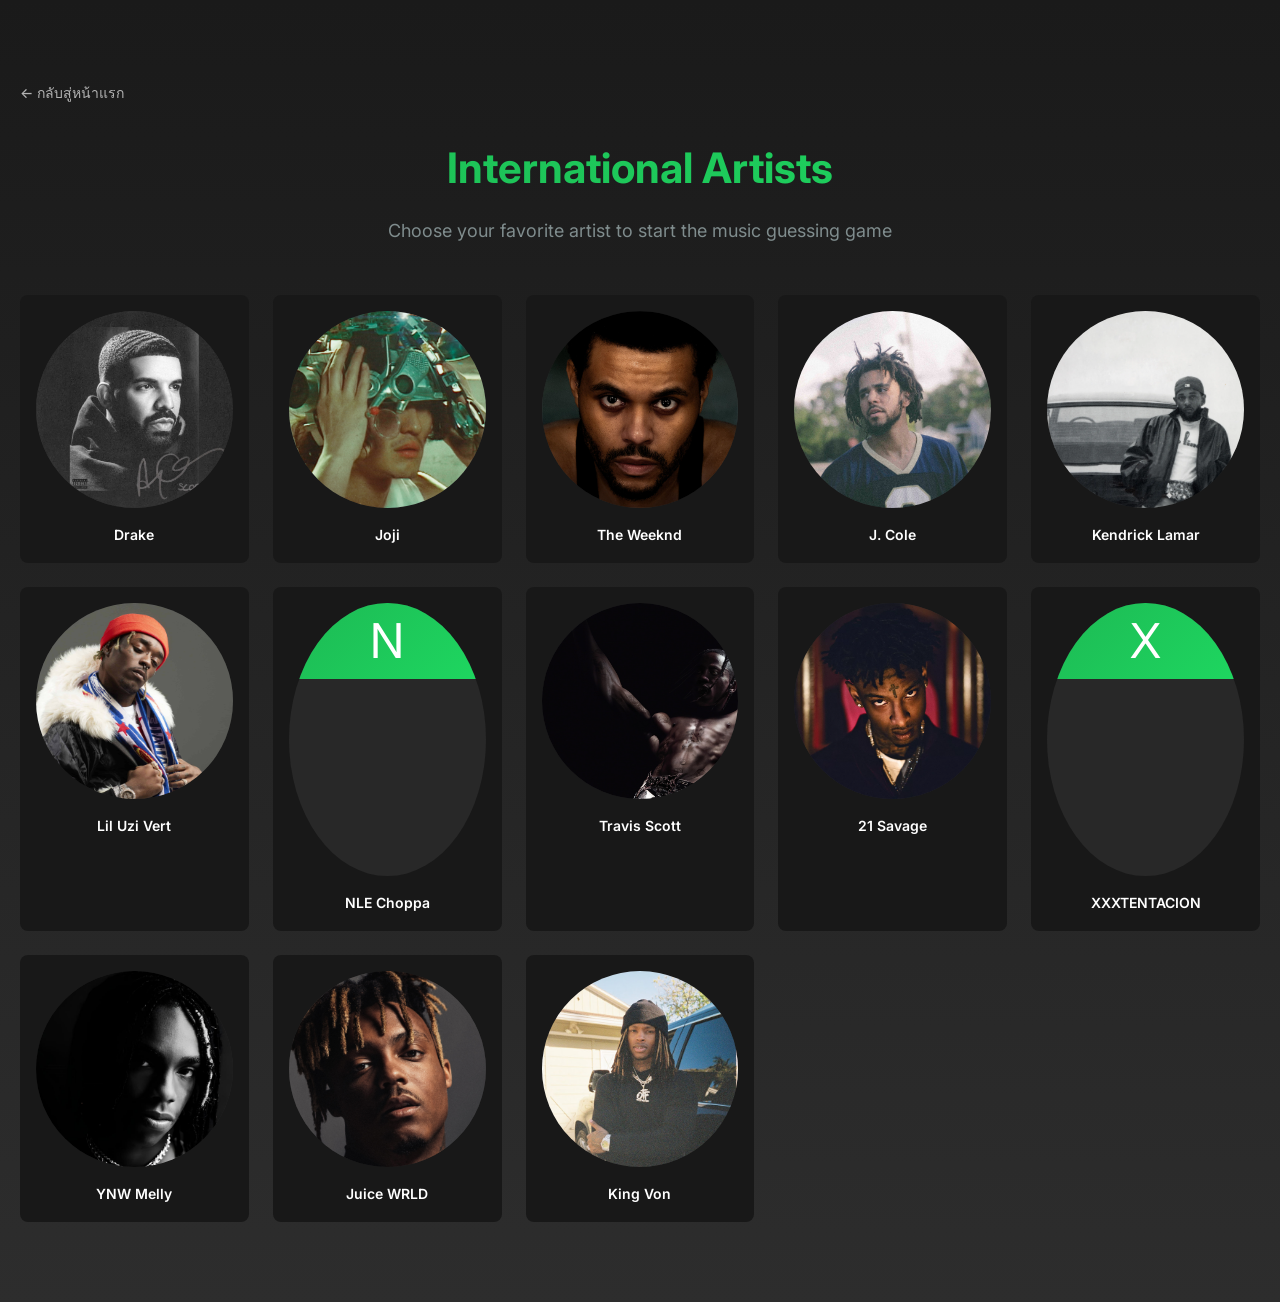
==== artists.html @ e81f48b6 "Add files via upload" ====
<!DOCTYPE html>
<html lang="th">
<head>
    <meta charset="UTF-8">
    <meta name="viewport" content="width=device-width, initial-scale=1.0">
    <title>International Artists - Guess The Song</title>
    <link rel="stylesheet" href="style.css">
    <link href="https://fonts.googleapis.com/css2?family=Inter:wght@400;500;600;700;800&display=swap" rel="stylesheet">
    <link rel="stylesheet" href="css/artists-page.css">
</head>
<body class="artists-page">
    <div class="artists-container">
        <a href="index.html" class="back-to-home">← กลับสู่หน้าแรก</a>
        <!-- Page Header -->
        <header class="page-header">
            <h1 class="page-title">International Artists</h1>
            <p class="page-subtitle">Choose your favorite artist to start the music guessing game</p>
        </header>

        <!-- Loading State -->
        <div id="loadingState" class="loading-container">
            <div class="loading-spinner"></div>
            <p class="loading-text">Loading artists...</p>
        </div>

        <!-- Error State -->
        <div id="errorState" class="error-container" style="display: none;">
            <div class="error-icon">⚠️</div>
            <h2>Oops! Something went wrong</h2>
            <p class="error-message">Failed to load artists. Please try again.</p>
            <button class="retry-btn" onclick="loadArtists()">Retry</button>
        </div>

        <!-- Artists Grid -->
        <div id="artistsGrid" class="artists-grid" style="display: none;">
            <!-- Artists will be dynamically loaded here -->
        </div>
    </div>

    <script src="js/artists-data.js"></script>
    <script src="js/artists-page.js"></script>
</body>
</html>
---- style.css ----
/* Reset and Base Styles */
* {
    margin: 0;
    padding: 0;
    box-sizing: border-box;
}

body {
    font-family: 'Kanit', sans-serif;
    background-color: #f5f5f5;
    color: #333;
    line-height: 1.6;
}

.container {
    max-width: 1200px;
    margin: 0 auto;
    padding: 0 20px;
}

/* Header Styles */
.header {
    background: linear-gradient(135deg, #667eea 0%, #764ba2 100%);
    color: white;
    padding: 15px 0;
}

.header-top {
    display: flex;
    justify-content: space-between;
    align-items: center;
    padding: 10px 0;
    border-bottom: 1px solid rgba(255, 255, 255, 0.2);
    font-size: 14px;
}

.contact-info span {
    margin-right: 20px;
}

.slogan {
    font-weight: 500;
}

.header-main {
    display: flex;
    justify-content: space-between;
    align-items: center;
    padding: 20px 0;
}

.logo h1 {
    font-size: 32px;
    font-weight: 700;
    color: #fff;
    text-shadow: 2px 2px 4px rgba(0, 0, 0, 0.3);
}

.search-bar {
    display: flex;
    align-items: center;
    background: rgba(255, 255, 255, 0.2);
    border-radius: 25px;
    padding: 5px;
    width: 300px;
}

.search-bar input {
    flex: 1;
    border: none;
    background: transparent;
    padding: 10px 15px;
    color: white;
    font-size: 14px;
}

.search-bar input::placeholder {
    color: rgba(255, 255, 255, 0.7);
}

.search-bar button {
    background: #ff6b6b;
    border: none;
    border-radius: 50%;
    width: 35px;
    height: 35px;
    color: white;
    cursor: pointer;
    font-size: 16px;
}

.user-actions {
    display: flex;
    gap: 10px;
}

.btn-login, .btn-register {
    padding: 10px 20px;
    border: 2px solid white;
    background: transparent;
    color: white;
    border-radius: 20px;
    cursor: pointer;
    font-weight: 500;
    transition: all 0.3s ease;
}

.btn-register {
    background: white;
    color: #667eea;
}

.btn-login:hover, .btn-register:hover {
    transform: translateY(-2px);
    box-shadow: 0 5px 15px rgba(0, 0, 0, 0.2);
}

/* Navigation Styles */
.navigation {
    background: #2c3e50;
    padding: 0;
    box-shadow: 0 2px 10px rgba(0, 0, 0, 0.1);
}

.navigation ul {
    display: flex;
    list-style: none;
    justify-content: center;
}

.navigation li {
    position: relative;
}

.navigation a {
    display: block;
    padding: 15px 20px;
    color: white;
    text-decoration: none;
    font-weight: 500;
    transition: all 0.3s ease;
}

.navigation a:hover, .navigation a.active {
    background: #34495e;
    color: #ff6b6b;
}

/* Main Content */
.main-content {
    padding: 40px 0;
}

/* Hero Banner */
.hero-banner {
    background: linear-gradient(135deg, #ff6b6b 0%, #feca57 100%);
    border-radius: 15px;
    padding: 60px 40px;
    margin-bottom: 40px;
    color: white;
    box-shadow: 0 10px 30px rgba(0, 0, 0, 0.2);
}

.hero-content {
    display: flex;
    justify-content: space-between;
    align-items: center;
}

.hero-text h2 {
    font-size: 48px;
    font-weight: 700;
    margin-bottom: 20px;
    text-shadow: 2px 2px 4px rgba(0, 0, 0, 0.3);
}

.hero-text p {
    font-size: 20px;
    margin-bottom: 30px;
    opacity: 0.9;
}

.hero-features {
    display: flex;
    gap: 30px;
    font-size: 16px;
}

.hero-features span {
    background: rgba(255, 255, 255, 0.2);
    padding: 10px 20px;
    border-radius: 25px;
    backdrop-filter: blur(10px);
}

.hero-image {
    flex: 0 0 300px;
    text-align: center;
}

.game-preview {
    background: rgba(255, 255, 255, 0.1);
    border-radius: 50%;
    width: 200px;
    height: 200px;
    display: flex;
    align-items: center;
    justify-content: center;
    margin: 0 auto;
    position: relative;
    backdrop-filter: blur(10px);
    border: 3px solid rgba(255, 255, 255, 0.3);
}

.music-note {
    font-size: 60px;
    animation: bounce 2s infinite;
}

.play-button {
    position: absolute;
    font-size: 40px;
    background: rgba(255, 255, 255, 0.3);
    border-radius: 50%;
    width: 60px;
    height: 60px;
    display: flex;
    align-items: center;
    justify-content: center;
    cursor: pointer;
    transition: all 0.3s ease;
}

.play-button:hover {
    background: rgba(255, 255, 255, 0.5);
    transform: scale(1.1);
}

@keyframes bounce {
    0%, 20%, 50%, 80%, 100% {
        transform: translateY(0);
    }
    40% {
        transform: translateY(-20px);
    }
    60% {
        transform: translateY(-10px);
    }
}

/* Feature Banners */
.feature-banners {
    display: grid;
    grid-template-columns: repeat(auto-fit, minmax(250px, 1fr));
    gap: 30px;
    margin-bottom: 60px;
}

.banner-item {
    background: white;
    border-radius: 15px;
    padding: 30px;
    text-align: center;
    box-shadow: 0 5px 20px rgba(0, 0, 0, 0.1);
    transition: all 0.3s ease;
    cursor: pointer;
}

.banner-item:hover {
    transform: translateY(-10px);
    box-shadow: 0 15px 40px rgba(0, 0, 0, 0.2);
}

.banner-icon {
    font-size: 48px;
    margin-bottom: 20px;
}

.banner-item h3 {
    font-size: 20px;
    font-weight: 600;
    margin-bottom: 10px;
    color: #2c3e50;
}

.banner-item p {
    color: #7f8c8d;
    font-size: 14px;
}

/* Game Categories */
.game-categories {
    margin-bottom: 60px;
}

.game-categories h2 {
    text-align: center;
    font-size: 36px;
    font-weight: 700;
    margin-bottom: 40px;
    color: #2c3e50;
}

.category-grid {
    display: grid;
    grid-template-columns: repeat(auto-fit, minmax(250px, 1fr));
    gap: 30px;
}

.category-card {
    background: white;
    border-radius: 15px;
    padding: 30px;
    text-align: center;
    box-shadow: 0 5px 20px rgba(0, 0, 0, 0.1);
    transition: all 0.3s ease;
    cursor: pointer;
    border: 2px solid transparent;
}

.category-card-link {
    text-decoration: none;
    color: inherit;
    display: block;
    transition: all 0.3s ease;
}

.category-card-link:hover .category-card {
    transform: translateY(-5px);
    border-color: #ff6b6b;
    box-shadow: 0 10px 30px rgba(255, 107, 107, 0.3);
}

.category-card-link:active .category-card {
    transform: translateY(-2px) scale(0.98);
    transition: all 0.1s ease;
}

.category-icon {
    font-size: 48px;
    margin-bottom: 20px;
}

.category-card h3 {
    font-size: 20px;
    font-weight: 600;
    margin-bottom: 10px;
    color: #2c3e50;
}

.category-card p {
    color: #7f8c8d;
    font-size: 14px;
}

/* Footer */
.footer {
    background: #2c3e50;
    color: white;
    padding: 40px 0 20px;
}

.footer-content {
    display: grid;
    grid-template-columns: repeat(auto-fit, minmax(250px, 1fr));
    gap: 40px;
    margin-bottom: 30px;
}

.footer-section h3 {
    font-size: 24px;
    font-weight: 600;
    margin-bottom: 20px;
    color: #ff6b6b;
}

.footer-section h4 {
    font-size: 18px;
    font-weight: 600;
    margin-bottom: 15px;
    color: #ecf0f1;
}

.footer-section p {
    margin-bottom: 10px;
    opacity: 0.8;
}

.footer-section ul {
    list-style: none;
}

.footer-section ul li {
    margin-bottom: 8px;
}

.footer-section a {
    color: white;
    text-decoration: none;
    opacity: 0.8;
    transition: all 0.3s ease;
}

.footer-section a:hover {
    opacity: 1;
    color: #ff6b6b;
}

.social-links {
    display: flex;
    gap: 15px;
    margin-top: 15px;
}

.social-links a {
    background: rgba(255, 255, 255, 0.1);
    padding: 8px 15px;
    border-radius: 20px;
    transition: all 0.3s ease;
}

.social-links a:hover {
    background: #ff6b6b;
    transform: translateY(-2px);
}

.footer-bottom {
    text-align: center;
    padding-top: 20px;
    border-top: 1px solid rgba(255, 255, 255, 0.1);
    opacity: 0.7;
}

/* Responsive Design */
@media (max-width: 768px) {
    .header-main {
        flex-direction: column;
        gap: 20px;
    }
    
    .search-bar {
        width: 100%;
    }
    
    .hero-content {
        flex-direction: column;
        text-align: center;
    }
    
    .hero-text h2 {
        font-size: 32px;
    }
    
    .hero-features {
        flex-direction: column;
        gap: 10px;
    }
    
    .navigation ul {
        flex-wrap: wrap;
    }
    
    .feature-banners {
        grid-template-columns: 1fr;
    }
    
    .category-grid {
        grid-template-columns: repeat(auto-fit, minmax(200px, 1fr));
    }
}

/* Page Header Styles */
.page-header {
    text-align: center;
    margin-bottom: 50px;
}

.page-header h1 {
    font-size: 42px;
    font-weight: 700;
    color: #2c3e50;
    margin-bottom: 15px;
}

.page-header p {
    font-size: 18px;
    color: #7f8c8d;
    max-width: 600px;
    margin: 0 auto;
}

/* Game Styles */
.game-container {
    min-height: 100vh;
    background: linear-gradient(135deg, #667eea 0%, #764ba2 100%);
    font-family: 'Kanit', sans-serif;
    color: white;
}

.game-header {
    text-align: center;
    padding: 30px 20px;
    background: rgba(0, 0, 0, 0.2);
}

.game-header h1 {
    font-size: 48px;
    font-weight: 700;
    margin-bottom: 20px;
    text-shadow: 2px 2px 4px rgba(0, 0, 0, 0.3);
}

.game-info {
    display: flex;
    justify-content: center;
    gap: 40px;
    font-size: 20px;
    font-weight: 600;
}

.score-display, .level-display, .round-display {
    background: rgba(255, 255, 255, 0.2);
    padding: 10px 20px;
    border-radius: 25px;
    backdrop-filter: blur(10px);
}

.score-display.score-update {
    animation: scorePulse 0.5s ease;
}

@keyframes scorePulse {
    0%, 100% { transform: scale(1); }
    50% { transform: scale(1.2); }
}

.game-main {
    display: flex;
    flex-direction: column;
    align-items: center;
    justify-content: center;
    padding: 40px 20px;
    min-height: calc(100vh - 200px);
}

/* Countdown Styles */
.countdown {
    position: fixed;
    top: 0;
    left: 0;
    width: 100%;
    height: 100%;
    background: rgba(0, 0, 0, 0.9);
    display: flex;
    align-items: center;
    justify-content: center;
    z-index: 1000;
}

.countdown-number {
    font-size: 120px;
    font-weight: 700;
    color: #ff6b6b;
    text-shadow: 0 0 30px rgba(255, 107, 107, 0.5);
    animation: countdownPulse 1s ease infinite;
}

@keyframes countdownPulse {
    0%, 100% { transform: scale(1); opacity: 1; }
    50% { transform: scale(1.1); opacity: 0.8; }
}

/* Game Area Styles */
.game-area {
    background: rgba(255, 255, 255, 0.1);
    border-radius: 20px;
    padding: 40px;
    backdrop-filter: blur(10px);
    box-shadow: 0 10px 40px rgba(0, 0, 0, 0.3);
    text-align: center;
    max-width: 500px;
    width: 100%;
}

/* Timer Styles */
.timer-display {
    margin-bottom: 30px;
}

.timer-circle {
    width: 100px;
    height: 100px;
    border: 4px solid rgba(255, 255, 255, 0.3);
    border-radius: 50%;
    display: flex;
    align-items: center;
    justify-content: center;
    margin: 0 auto;
    background: rgba(255, 255, 255, 0.1);
    transition: all 0.3s ease;
}

.timer-circle.warning {
    border-color: #ff6b6b;
    background: rgba(255, 107, 107, 0.2);
    animation: timerWarning 1s ease infinite;
}

@keyframes timerWarning {
    0%, 100% { transform: scale(1); }
    50% { transform: scale(1.05); }
}

.timer-text {
    font-size: 36px;
    font-weight: 700;
    color: white;
}

/* Input Section */
.input-section {
    display: flex;
    gap: 15px;
    margin-bottom: 20px;
}

#answer-input {
    flex: 1;
    padding: 15px 20px;
    border: 2px solid rgba(255, 255, 255, 0.3);
    border-radius: 25px;
    background: rgba(255, 255, 255, 0.1);
    color: white;
    font-size: 16px;
    font-family: 'Kanit', sans-serif;
    transition: all 0.3s ease;
}

#answer-input::placeholder {
    color: rgba(255, 255, 255, 0.7);
}

#answer-input:focus {
    outline: none;
    border-color: #ff6b6b;
    background: rgba(255, 255, 255, 0.2);
}

#answer-input:disabled {
    opacity: 0.5;
    cursor: not-allowed;
}

#submit-btn {
    padding: 15px 30px;
    border: none;
    border-radius: 25px;
    background: #ff6b6b;
    color: white;
    font-size: 16px;
    font-weight: 600;
    cursor: pointer;
    transition: all 0.3s ease;
    font-family: 'Kanit', sans-serif;
}

#submit-btn:hover:not(:disabled) {
    background: #ff5252;
    transform: translateY(-2px);
}

#submit-btn:disabled {
    opacity: 0.5;
    cursor: not-allowed;
}

/* Feedback Styles */
.feedback {
    margin-top: 20px;
    padding: 15px;
    border-radius: 10px;
    font-weight: 600;
    animation: feedbackSlide 0.5s ease;
}

@keyframes feedbackSlide {
    from { 
        opacity: 0;
        transform: translateY(-20px);
    }
    to { 
        opacity: 1;
        transform: translateY(0);
    }
}

.feedback.correct {
    background: rgba(46, 213, 115, 0.2);
    border: 2px solid #2ed573;
    color: #2ed573;
}

.feedback.incorrect {
    background: rgba(255, 107, 107, 0.2);
    border: 2px solid #ff6b6b;
    color: #ff6b6b;
}

/* Level Complete & Game Over Styles */
.level-complete, .game-over, .all-songs-played {
    position: fixed;
    top: 50%;
    left: 50%;
    transform: translate(-50%, -50%);
    background: rgba(0, 0, 0, 0.9);
    padding: 40px;
    border-radius: 20px;
    text-align: center;
    z-index: 1000;
    backdrop-filter: blur(10px);
}

.level-complete h2, .game-over h2, .all-songs-played h2 {
    font-size: 36px;
    margin-bottom: 20px;
    color: #ff6b6b;
}

.final-stats {
    margin: 20px 0;
    font-size: 18px;
}

.final-stats p {
    margin: 10px 0;
}

.reset-btn {
    padding: 15px 30px;
    border: none;
    border-radius: 25px;
    background: #ff6b6b;
    color: white;
    font-size: 16px;
    font-weight: 600;
    cursor: pointer;
    transition: all 0.3s ease;
    font-family: 'Kanit', sans-serif;
    margin-top: 20px;
}

.reset-btn:hover {
    background: #ff5252;
    transform: translateY(-2px);
}

/* Responsive Game Styles */
@media (max-width: 768px) {
    .game-header h1 {
        font-size: 36px;
    }
    
    .game-info {
        flex-direction: column;
        gap: 15px;
        align-items: center;
    }
    
    .game-area {
        padding: 30px 20px;
        margin: 0 20px;
    }
    
    .input-section {
        flex-direction: column;
    }
    
    .countdown-number {
        font-size: 80px;
    }
    
    .level-complete, .game-over, .all-songs-played {
        padding: 30px 20px;
        margin: 0 20px;
        width: calc(100% - 40px);
    }
}

@media (max-width: 480px) {
    .game-header h1 {
        font-size: 28px;
    }
    
    .game-info {
        font-size: 16px;
    }
    
    .timer-circle {
        width: 80px;
        height: 80px;
    }
    
    .timer-text {
        font-size: 28px;
    }
    
    .countdown-number {
        font-size: 60px;
    }
}
---- css/artists-page.css ----
/* Shared Spotify-style Artist Selection Page styles */
.artists-page {
    background: linear-gradient(180deg, #1a1a1a 0%, #2d2d2d 100%);
    min-height: 100vh;
    color: white;
    font-family: 'Inter', sans-serif;
    opacity: 1;
    transition: opacity 0.25s ease;
}

.artists-page.page-exit {
    opacity: 0;
}

.artists-container {
    max-width: 1400px;
    margin: 0 auto;
    padding: 80px 20px 40px;
}

.back-to-home {
    display: inline-block;
    margin-bottom: 30px;
    color: #b3b3b3;
    text-decoration: none;
    font-size: 14px;
    font-weight: 500;
    transition: all 0.3s ease;
}

.back-to-home:hover {
    color: #1ed760;
    text-decoration: underline;
}

.page-header {
    margin-bottom: 50px;
    text-align: center;
}

.page-title {
    font-size: 48px;
    font-weight: 800;
    margin-bottom: 10px;
    background: linear-gradient(90deg, #1db954 0%, #1ed760 100%);
    -webkit-background-clip: text;
    -webkit-text-fill-color: transparent;
    background-clip: text;
}

.page-subtitle {
    font-size: 18px;
    color: #b3b3b3;
    font-weight: 400;
}

/* Loading State */
.loading-container {
    display: flex;
    flex-direction: column;
    align-items: center;
    justify-content: center;
    min-height: 400px;
}

.loading-spinner {
    width: 60px;
    height: 60px;
    border: 4px solid #282828;
    border-top: 4px solid #1db954;
    border-radius: 50%;
    animation: spin 1s linear infinite;
    margin-bottom: 20px;
}

@keyframes spin {
    0% { transform: rotate(0deg); }
    100% { transform: rotate(360deg); }
}

.loading-text {
    color: #b3b3b3;
    font-size: 16px;
}

/* Error State */
.error-container {
    text-align: center;
    padding: 60px 20px;
}

.error-icon {
    font-size: 48px;
    margin-bottom: 20px;
}

.error-message {
    color: #b3b3b3;
    font-size: 18px;
    margin-bottom: 30px;
}

.retry-btn {
    background: #1db954;
    color: white;
    border: none;
    padding: 12px 32px;
    border-radius: 24px;
    font-size: 16px;
    font-weight: 600;
    cursor: pointer;
    transition: all 0.3s ease;
}

.retry-btn:hover {
    background: #1ed760;
    transform: scale(1.05);
}

/* Artists Grid - Responsive */
.artists-grid {
    display: grid;
    grid-template-columns: repeat(5, 1fr);
    gap: 24px;
    margin-bottom: 40px;
}

/* Artist Card */
.artist-card {
    background: #181818;
    border-radius: 8px;
    padding: 16px;
    transition: all 0.3s ease;
    cursor: pointer;
    text-decoration: none;
    color: inherit;
    display: block;
    position: relative;
    overflow: hidden;
}

.artist-card:hover {
    background: #282828;
    transform: scale(1.05);
}

.artist-card:active {
    transform: scale(0.98);
}

.artist-image-container {
    width: 100%;
    padding-bottom: 100%;
    position: relative;
    margin-bottom: 16px;
    border-radius: 50%;
    overflow: hidden;
    background: #282828;
}

.artist-image {
    position: absolute;
    top: 0;
    left: 0;
    width: 100%;
    height: 100%;
    object-fit: cover;
    transition: transform 0.3s ease;
}

.artist-card:hover .artist-image {
    transform: scale(1.1);
}

.artist-name {
    font-size: 14px;
    font-weight: 600;
    text-align: center;
    color: white;
    margin: 0;
    overflow: hidden;
    text-overflow: ellipsis;
    white-space: nowrap;
}

/* Fallback image */
.artist-fallback {
    width: 100%;
    height: 100%;
    display: flex;
    align-items: center;
    justify-content: center;
    background: linear-gradient(135deg, #1db954 0%, #1ed760 100%);
    font-size: 48px;
    color: white;
}

/* Responsive Design */
@media (max-width: 1200px) {
    .artists-grid {
        grid-template-columns: repeat(4, 1fr);
    }
}

@media (max-width: 900px) {
    .artists-grid {
        grid-template-columns: repeat(3, 1fr);
        gap: 20px;
    }

    .page-title {
        font-size: 36px;
    }
}

@media (max-width: 600px) {
    .artists-grid {
        grid-template-columns: repeat(2, 1fr);
        gap: 16px;
    }

    .artists-container {
        padding: 60px 15px 30px;
    }

    .page-title {
        font-size: 28px;
    }

    .page-subtitle {
        font-size: 16px;
    }
}

@media (max-width: 400px) {
    .artists-grid {
        grid-template-columns: 1fr;
    }
}
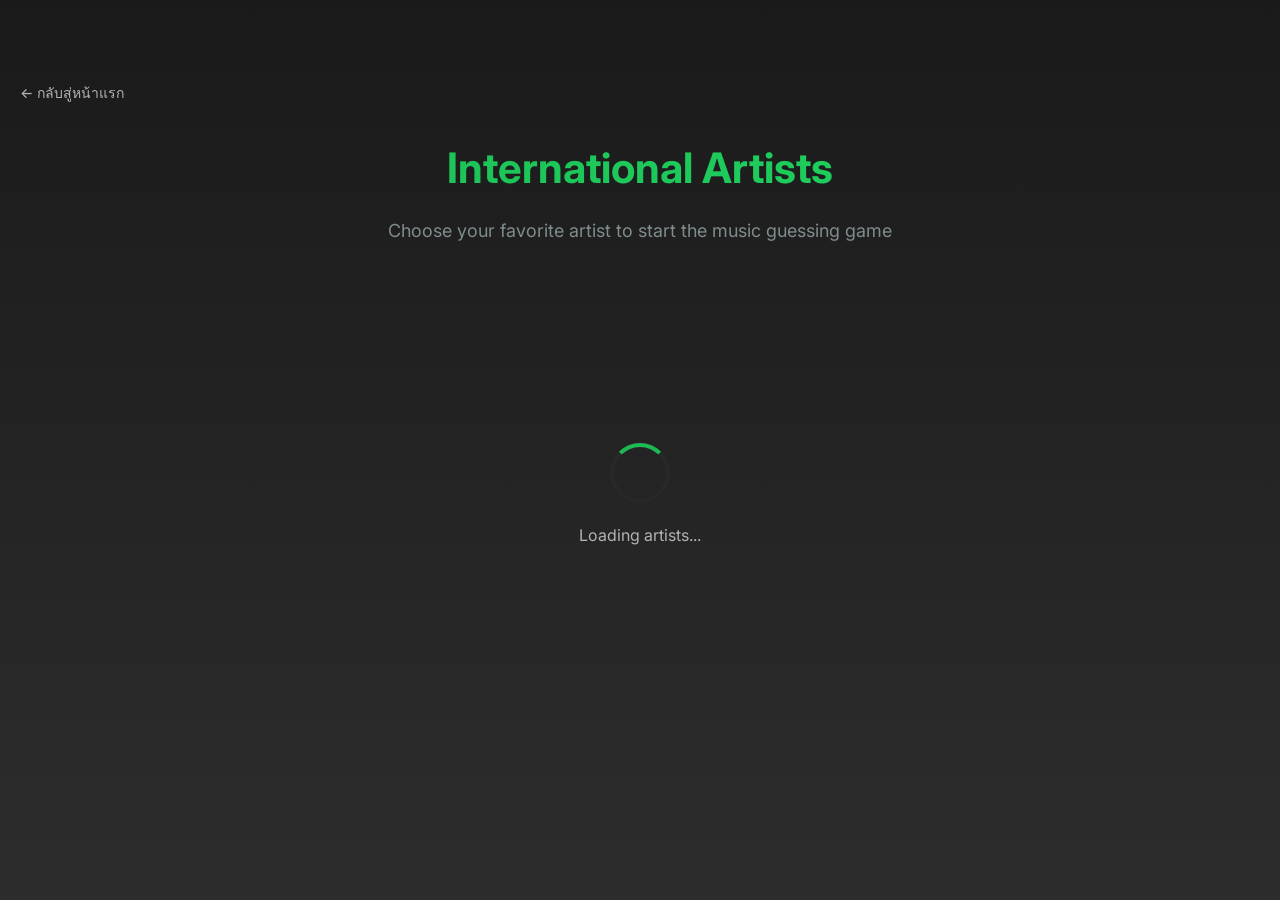
==== commit 0c57be74: "first commit" ====
--- a/artists.html
+++ b/artists.html
@@ -38,6 +38,7 @@
     </div>
 
     <script src="js/artists-data.js"></script>
+    <script src="js/songs-data.js"></script>
     <script src="js/artists-page.js"></script>
 </body>
 </html>
